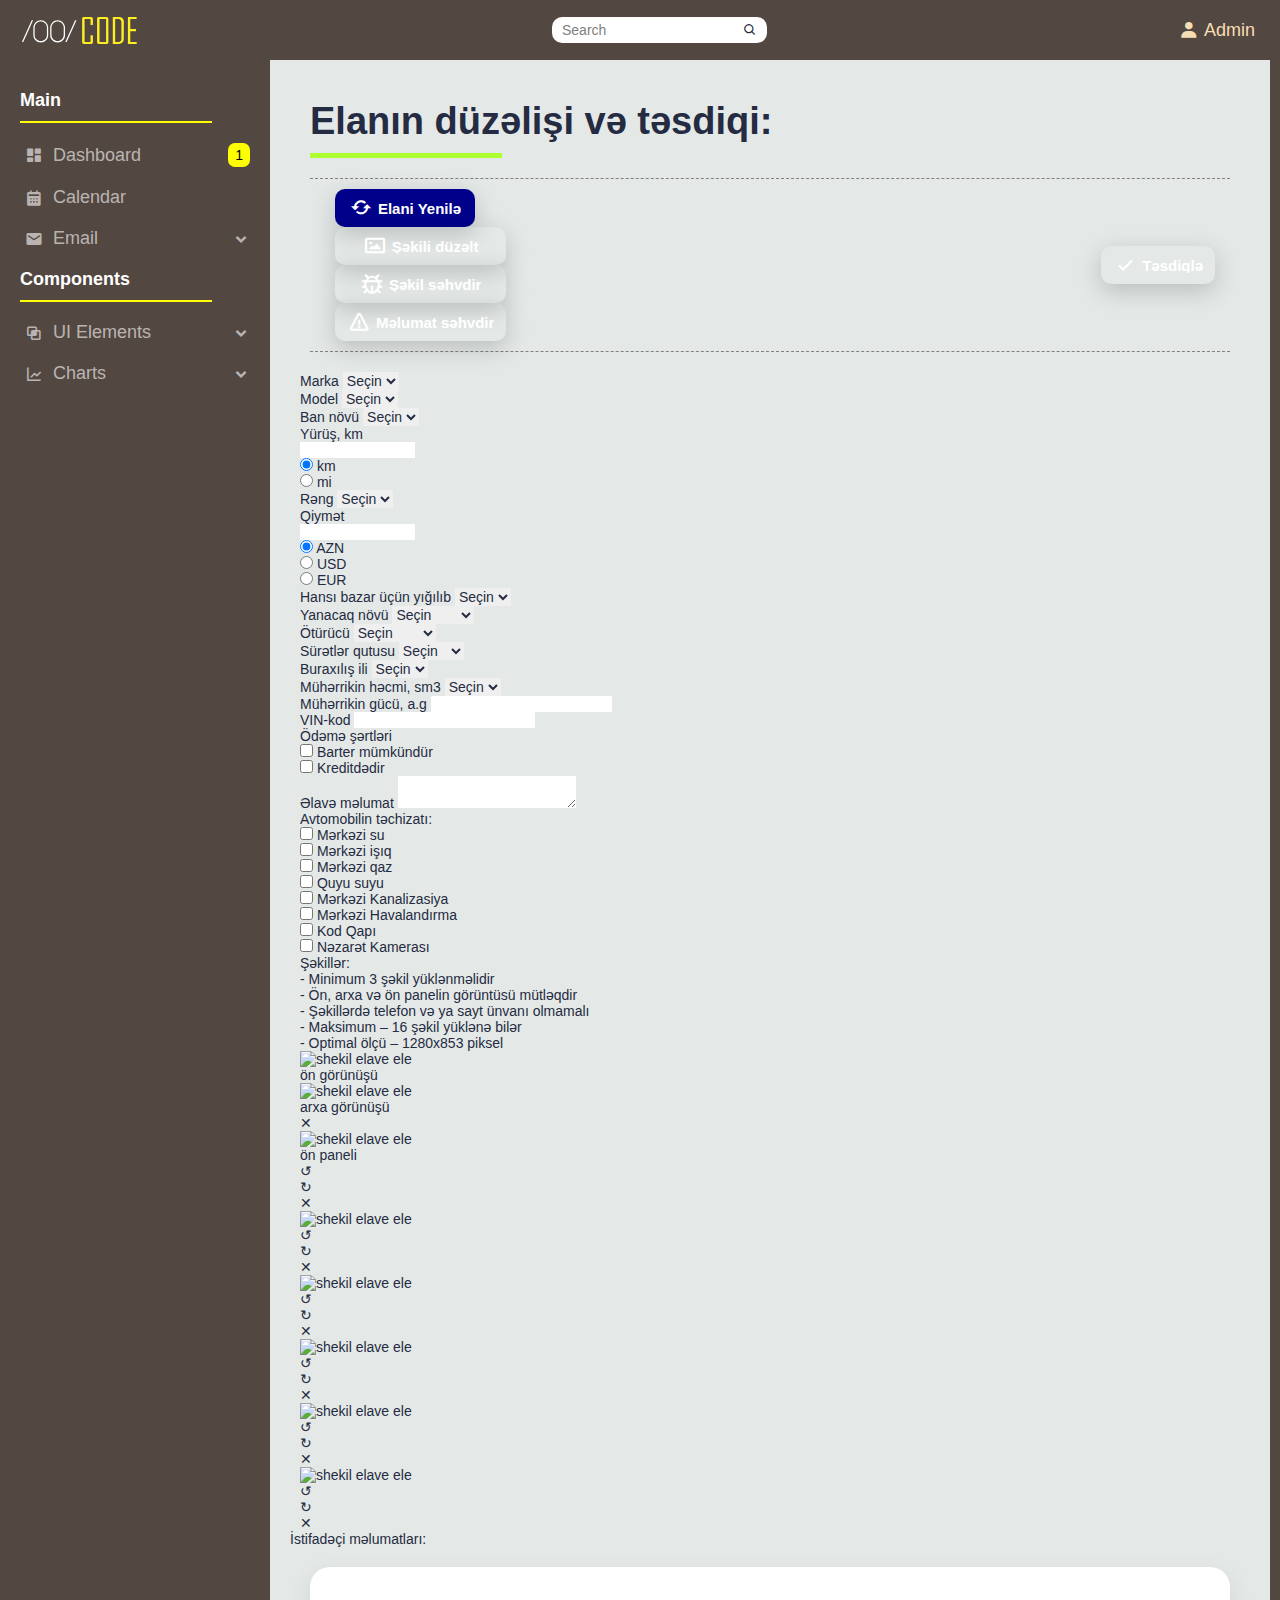
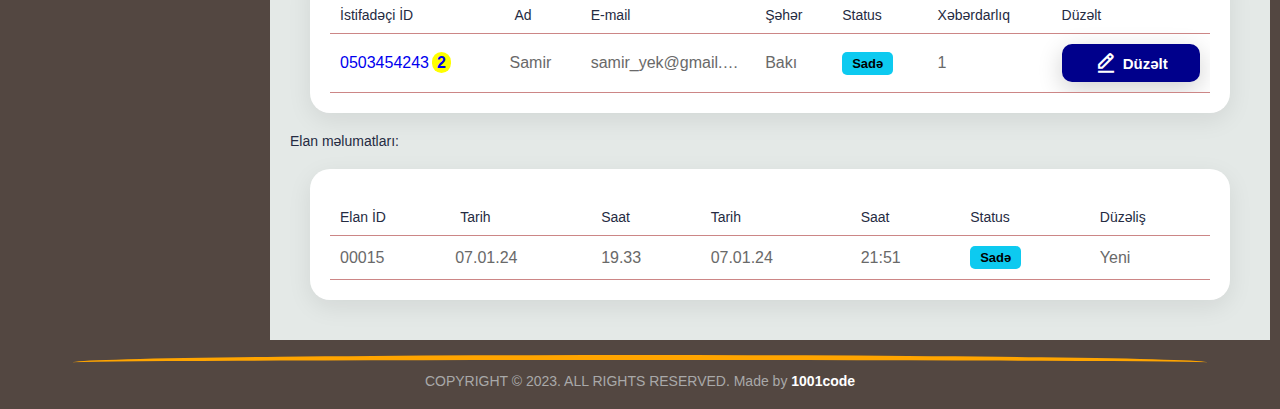
==== edit_admin.html @ 28679355 "edit add" ====
<!DOCTYPE html>
<html lang="en">
<head>
    <meta charset="UTF-8">
    <title>Admin Template 1001code</title>
    <link rel="stylesheet" type="text/css" href="css/style.css">
    <link rel="stylesheet" href="https://cdn.jsdelivr.net/npm/boxicons@latest/css/boxicons.min.css">
    <meta name="viewport" content="width=device-width, initial-scale=1">
    <link rel="apple-touch-icon" sizes="180x180" href="imn/fav/apple-touch-icon.png">
        <link rel="icon" type="image/png" sizes="32x32" href="img/fav/favicon-32x32.png">
        <link rel="icon" type="image/png" sizes="16x16" href="img/fav/favicon-16x16.png">
        <link rel="manifest" href="img/fav/site.webmanifest">
        <link rel="mask-icon" href="img/fav/safari-pinned-tab.svg" color="#5bbad5">
        <meta name="msapplication-TileColor" content="#da532c">
        <meta name="theme-color" content="#ffffff">
</head>
<body>
  
<!--  Main wrapper start-->
   <div class="wrapper">
   
<!--   Header Section Start-->
  <div class="header">
     <div class="header-top">
        <div class="header-top_container _container">
         <div class="header-top_body">
            <div class="header-top_left">
               <div class="header__logo">
                   <a href="" class="header__logo-link" aria-label="1001code logo">
                    <img src="img/logos/1001code_logo_sayt_no_bc.svg" alt="avtovitrin logo">
                   </a>
               </div>
               
                <div class="burger_main">
               <div class="header_burger">
                   <span></span>
               </div>
               <div class="nav"></div>
               </div>
            </div>
            
            <div class="header-top_middle">
               <div class="header__search">
                    <input type="search" placeholder="Search" class="header__input">
                    <i class='bx bx-search header__icon'></i>
                </div>
            </div>
            
            <div class="header-top_right">
               <div class="header__user">
                 <i class='bx bxs-user top_user__icon'></i>
                  <span class="header__user-name">Admin</span>
               </div>
            </div>
            
         </div>
    </div>
     </div>
  </div>
  <!--   Header Section End-->
  
<!--  Main Section Start-->
<div class="main-section">
  <div class="_container">
   <div class="main-section_container">
      <!-- Left Menu Start -->
      <div data-da=".nav, 900, 0" class="main-section_left">
          <!--- Sidemenu  section start-->
                    <div class="sidebar-menu">
                       
                        <ul class="sidebar-menu_main">
                            <li class="menu-title">Main
                            <span class="menu-title_spliter"></span></li>
                          
                            
                            <li>
                                <a href="#" class="menu_link">
                                    <span class="menu_link-title"><i class='bx bxs-dashboard menu_link-icon'></i>Dashboard</span>
                                    <span class="menu_link-info">1</span>
                                </a>
                            </li>

                            <li>
                                <a href="#" class="menu_link">
                                    
                                    <span class="menu_link-title"><i class='bx bxs-calendar menu_link-icon' ></i>Calendar</span>
                                </a>
                            </li>

                            <li>
                                <a href="javascript: void(0);" class="menu_link with_submenu">
                                    
                                    <span class="menu_link-title"><i class='bx bxs-envelope menu_link-icon'></i>Email</span>
                                    <i class='bx bxs-chevron-down sub-menu_arrow'></i>
                                </a>
                                <ul class="sub-menu" aria-expanded="false">
                                    <li><a href="#" class="sub-menu_link"><i class='bx bx-play submenu_link-icon'></i>Inbox</a></li>
                                    <li><a href="#" class="sub-menu_link"><i class='bx bx-play submenu_link-icon'></i>Email Read</a></li>
                                    <li><a href="#" class="sub-menu_link"><i class='bx bx-play submenu_link-icon'></i>Email Compose</a></li>
                                </ul>
                            </li>

                            <li class="menu-title">Components
                            <span class="menu-title_spliter"></span>
                            </li>

                            <li>
                                <a href="javascript: void(0);" class="menu_link with_submenu">
                                   
                                    <span class="menu_link-title"><i class='bx bx-intersect menu_link-icon' ></i>UI Elements</span>
                                    <i class='bx bxs-chevron-down sub-menu_arrow'></i>
                                </a>
                                <ul class="sub-menu" aria-expanded="false">
                                    <li><a href="#" class="sub-menu_link">Alerts</a></li>
                                    <li><a href="#" class="sub-menu_link">Buttons</a></li>
                                </ul>
                            </li>


                            <li>
                                <a href="javascript: void(0);" class="menu_link with_submenu">
                                    
                                    <span class="menu_link-title"><i class='bx bx-line-chart menu_link-icon' ></i>Charts</span>
                                    <i class='bx bxs-chevron-down sub-menu_arrow'></i>
                                </a>
                                <ul class="sub-menu" aria-expanded="false">
                                    <li><a href="#" class="sub-menu_link">Morris Chart</a></li>
                                    <li><a href="#" class="sub-menu_link">Chartist Chart</a></li>
                                </ul>
                            </li>


                        </ul>
                    </div>
                    <!-- Sidebar section end -->
      </div>
        <!-- Left Menu end -->
        
<!--        Main Section right start-->
      <div class="main-section_right">
      
<!--        Main Section right content start-->
         <div class="section_right-content">
<!--Section title start-->

 <div class="title_section">
              <h2 class="main_section-title">Elanın düzəlişi və təsdiqi:</h2>
              <div class="title_section-divider"></div>
              </div> 
   <!--Section title end-->           
 
<!--   Section Settings  start         -->
<div class="section_settings">
   <div class="section_settings-body">
      <div class="section_settings-main">
         <div class="section_settings-left">
<!--            button section start    -->
   <div class="button_part">
            <div class="btn_body btn-dblue">
                 <i class='bx bx-refresh button_icon'></i>
                  <span class="btn_title title_hide">Elani Yenilə</span>
                </div>
         </div>
<!--            button section end    -->
        
<!--            button section start    -->
   <div class="button_part">
            <div class="btn_body btn-purple">
                 <i class='bx bx-image button_icon'></i>
                  <span class="btn_title title_hide">Şəkili düzəlt</span>
                </div>
         </div>
<!--            button section end    -->   

<!--            button section start    -->
   <div class="button_part">
            <div class="btn_body btn-orange">
                 <i class='bx bx-bug button_icon'></i>
                  <span class="btn_title title_hide">Şəkil səhvdir</span>
                </div>
         </div>
<!--            button section end    -->       

<!--            button section start    -->
   <div class="button_part">
            <div class="btn_body btn-goldenrod">
                 <i class='bx bx-error button_icon'></i>
                  <span class="btn_title title_hide">Məlumat səhvdir</span>
                </div>
         </div>
<!--            button section end    -->                                                                
         </div>
         
         <div class="section_settings-right">
             
                
<!--            button section start    -->
   <div class="button_part">
            <div class="btn_body btn-orangered">
                 <i class='bx bx-check button_icon'></i>
                  <span class="btn_title title_hide1">Təsdiqlə</span>
                </div>
         </div>
<!--            button section end    -->
         </div>
         
      
         
      </div>
   </div>
</div>
<!--   Section Settings  end         -->     
            

<!--Car add main section start-->
 <div class="_container">
       <div class="cars__ads__main__inner3">

                <div class="cars__item2">


<!--                    <form action="/" method="get">-->
                        <!--<div class="select__table3"></div>-->
                        <div class="marka_model_add">
                            <label class="label_add">Marka</label>
                           <select class="select_add">
                               <option selected disabled hidden>Seçin</option>
                                <option>BMW</option>
                                <option>VAZ</option>
                            </select>
                            
                        </div>
 

                        <div class="marka_model_add">
                            <label class="label_add">Model</label>
                            <select class="select_add">
                               <option selected disabled hidden>Seçin</option>
                                <option>X%</option>
                                <option>X7</option>
                            </select>

                        </div>
                        
                        <div class="marka_model_add">
                            <label class="label_add">Ban növü</label>
                            <select class="select_add">
                               <option selected disabled hidden>Seçin</option>
                                <option>X%</option>
                                <option>X7</option>
                            </select>

                        </div>
                        
                        <div class="marka_model_add">
                            <label class="label_add">Yürüş, km</label>
                            <div class="currency_add">
                                <input class="input_add" min="500" max="2147483647" type="number" step="100" name="price"/>
                                <div>
                                    <input class="radio_add" type="radio" name="km_select"  checked id="km" />
                                    <label for="km" class="label_currency_add">km</label>
                                </div>

                                <div>
                                    <input class="radio_add" type="radio" name="km_select" id="mi" />
                                    <label for="mi" class="label_currency_add">mi</label>
                                </div>

                            
                            </div>

                        </div>
                        
                        <div class="marka_model_add">
                            <label class="label_add">Rəng</label>
                            <select class="select_add">
                               <option selected disabled hidden>Seçin</option>
                                <option>X%</option>
                                <option>X7</option>
                            </select>

                        </div>


                        <div class="marka_model_add">

                            <label class="label_add">Qiymət</label>

                            <!--<select class="input_add"></select>-->
                            <div class="currency_add">
                                <input class="input_add" min="500" max="2147483647" type="number" step="100" name="price"/>
                                <div>
                                    <input class="radio_add" type="radio" checked name="curency_select" id="azn" />
                                    <label for="azn" class="label_currency_add">AZN</label>
                                </div>

                                <div>
                                    <input class="radio_add" type="radio" name="curency_select" id="usd" />
                                    <label for="usd" class="label_currency_add">USD</label>
                                </div>

                                <div>
                                    <input class="radio_add" type="radio" name="curency_select" id="eur" />
                                    <label for="eur" class="label_currency_add">EUR</label>
                                </div>
                                <!--    <option>C-class</option>-->
                                <!--    <option>E-class</option>-->
                            </div>
                        </div>
                        
                            <div class="marka_model_add">
                            <label class="label_add">Hansı bazar üçün yığılıb</label>
                            <select class="select_add">
                               <option selected disabled hidden>Seçin</option>
                                <option>X%</option>
                                <option>X7</option>
                            </select>

                        </div>
                        
<!--                    </form>-->
                </div>


                <div class="cars__item2">


<!--                    <form action="/" method="get">-->
                        <!--<div class="select__table3"></div>-->
                      

                        <div class="marka_model_add">
                            <label class="label_add">Yanacaq növü</label>

                            <select class="select_add">
                               <option selected disabled hidden>Seçin</option>
                                <option>Təmirsiz</option>
                                <option>Ela təmirli</option>
                            </select>
                        </div>
                        
                        <div class="marka_model_add">
                            <label class="label_add">Ötürücü</label>
                        <select class="select_add">
                               <option selected disabled hidden>Seçin</option>
                                <option>Təmirsiz</option>
                                <option>Ela təmirli</option>
                            </select>

                        </div>

                        <div class="marka_model_add">
                            <label class="label_add">Sürətlər qutusu</label>

                            <select class="select_add">
                               <option selected disabled hidden>Seçin</option>
                                <option>Çıxarış</option>
                                <option>Digər</option>
                            </select>
                        </div>
                        
                        <div class="marka_model_add">
                            <label class="label_add">Buraxılış ili</label>

                            <select class="select_add">
                               <option selected disabled hidden>Seçin</option>
                                <option>1998</option>
                                <option>1999</option>
                            </select>
                        </div>

                        <div class="marka_model_add">
                            <label class="label_add">Mühərrikin həcmi, sm3</label>
                        <select class="select_add">
                               <option selected disabled hidden>Seçin</option>
                                <option>1998</option>
                                <option>1999</option>
                            </select>
                        </div>

                     
                     <div class="marka_model_add">
                            <label class="label_add">Mühərrikin gücü, a.g</label>
                        <input class="input_mileage_add" type="text" name="" required placeholder="">

                        </div>
                        
                        <div class="marka_model_add">
                            <label class="label_add1">VIN-kod</label>
                        <input class="input_mileage_add" type="text" name="" required placeholder="">

                        </div>

<!--                    </form>-->
                </div>

          
           
            </div>
            
            <div class="marka_model_add">
                            <div class="checkbox_add">
                                <label class="label_checkbox_add1">Ödəmə şərtləri</label>
                                <!--   <div></div>-->
                                <div class="pay_add">
                                
                                <div class="pay_add_estate">
                                    <input class="pay_method1" type="checkbox" id="ipoteka">
                                    <label for="ipoteka" class="pay_method">Barter mümkündür</label>
                                </div>
                                
                                <div class="pay_add_estate">
                                    <input class="pay_method1" type="checkbox" id="barter1">
                                    <label for="barter1" class="pay_method">Kreditdədir</label>
                                </div>
                                </div>


                            </div>
                        </div>
                        
   <div class="marka_model_add estate_textarea">
                <label class="label_add_textarea">Əlavə məlumat</label>
                <textarea class="textarea_add" name="text" placeholder="About Car"> </textarea>

            </div>
            
<!--   car extra header start               -->
   <div class="section_header__estate1">
        <div class="section_header__left">
         <div class="section_header__subtitle-estate">Avtomobilin təchizatı:</div>
         
         </div>
         <div class="section_header__right">
         </div>
      </div>    
<!--   car extra header end           -->


<!-- İnfrastruktur start -->

        <div class="cars__ads__main__inner3">

                <div class="extra__item1">
                    <input class="extra_item_checkbox" type="checkbox" id="yl_disk">
                    <label for="yl_disk" class="extra_item_label">Mərkəzi su</label>
                </div>
                <div class="extra__item1">
                    <input class="extra_item_checkbox" type="checkbox" id="central_block">
                    <label for="central_block" class="extra_item_label">Mərkəzi işıq</label>
                </div>
                <div class="extra__item1">
                    <input class="extra_item_checkbox" type="checkbox" id="leather interior">
                    <label for="leather interior" class="extra_item_label">Mərkəzi qaz</label>
                </div>
                <div class="extra__item1">
                    <input class="extra_item_checkbox" type="checkbox" id="seats_ventilation">
                    <label for="seats_ventilation" class="extra_item_label">Quyu suyu</label>
                </div>
                <div class="extra__item1">
                    <input class="extra_item_checkbox" type="checkbox" id="seats_ventilation">
                    <label for="seats_ventilation" class="extra_item_label">Mərkəzi Kanalizasiya</label>
                </div>
                <div class="extra__item1">
                    <input class="extra_item_checkbox" type="checkbox" id="seats_ventilation">
                    <label for="seats_ventilation" class="extra_item_label">Mərkəzi Havalandırma</label>
                </div>
               <div class="extra__item1">
                    <input class="extra_item_checkbox" type="checkbox" id="seats_ventilation">
                    <label for="seats_ventilation" class="extra_item_label">Kod Qapı</label>
                </div>
                <div class="extra__item1">
                    <input class="extra_item_checkbox" type="checkbox" id="seats_ventilation">
                    <label for="seats_ventilation" class="extra_item_label">Nəzarət Kamerası</label>
                </div>
           
        </div>
<!-- İnfrastruktur End --> 

<!--   car extra header start               -->
   <div class="section_header__estate1">
        <div class="section_header__left">
         <div class="section_header__subtitle-estate">Şəkillər:</div>
         
         </div>
         <div class="section_header__right">
         </div>
      </div>    
<!--   car extra header end           -->

<div class="add_photo0 _container_mini">
        - Minimum 3 şəkil yüklənməlidir
        <br>- Ön, arxa və ön panelin görüntüsü mütləqdir
        <br>- Şəkillərdə telefon və ya sayt ünvanı olmamalı
        <br>- Maksimum – 16 şəkil yüklənə bilər
        <br>- Optimal ölçü – 1280x853 piksel
<!--            <img class="add_photo_style" src="img/car1.jpeg" alt="shekil elave ele"/>-->
        </div>
    
        
<!--Car photo add start                -->
       <div class="photo_add_main">
        <div class="photo_border_add1 " id="sorted1">

<div class="add_photo_a">
        <div class="add_photo_t">
<label class="" for="add_front_view">
            <img class="add_photo_style_t" id="sample" src="img/view/car_front_view.jpg" alt="shekil elave ele">
            </label>
            <input class="photo_upload" type="file" name="photo" id="add_front_view" accept="image/jpeg" hidden >
            <div class="photo_upload_signs view_text">ön görünüşü</div>
            </div>
        </div>

<div class="add_photo_a">
        <div class="add_photo_t">
           <label class="" for="add_back_view">
            <img class="add_photo_style_t" src="img/view/car_back_view.jpg" alt="shekil elave ele"/>
            </label>
            <input class="photo_upload" type="file" name="photo" id="add_back_view" accept="image/jpeg" hidden >
            <div class="photo_upload_signs view_text">arxa görünüşü</div>
            <div class="photo_upload_signs del_arw">&#10005;</div>
        </div>
        </div>
<div class="add_photo_a">
        <div class="add_photo_t">
           <label class="" for="add_photo_panel">
            <img class="add_photo_style_t" src="img/view/car_front_panel.jpg" alt="shekil elave ele"/>
            </label>
            <input class="photo_upload" type="file" name="photo" id="add_photo_panel" accept="image/jpeg" hidden >
            <div class="photo_upload_signs view_text">ön paneli</div>
            <div class="photo_upload_signs right_arw" id="rotate-button_plus">&#8634;</div>
            <div class="photo_upload_signs left_arw" id="rotate-button_minus">&#8635;</div>
            <div class="photo_upload_signs del_arw">&#10005;</div>
        </div>
         </div>

<div class="add_photo_a">
        <div class="add_photo_t">
        <label class="" for="add_photo_l">
        <img class="add_photo_style_t" src="img/view/plus_view3.png" alt="shekil elave ele"/>
</label>

            <input class="photo_upload" type="file" name="photo" id="add_photo_l" accept="image/jpeg" hidden >
            <div class="photo_upload_signs right_arw" title="Sağa çevir" id="rotate-button_plus">&#8634;</div>
            <div class="photo_upload_signs left_arw" id="rotate-button_minus">&#8635;</div>
            <div class="photo_upload_signs del_arw">&#10005;</div>
        </div>
         </div>
         
         </div>  
         <div class="photo_border_add " id="sorted">

<div class="add_photo_a">
        <div class="add_photo_t">
<label class="" for="add_front_view">
            <img class="add_photo_style_t" id="sample" src="img/cars/s/s1.webp" alt="shekil elave ele">
            </label>
            <input class="photo_upload" type="file" name="photo" id="add_front_view" accept="image/jpeg" hidden >
            <div class="photo_upload_signs right_arw" id="rotate-button_plus">&#8634;</div>
            <div class="photo_upload_signs left_arw" id="rotate-button_minus">&#8635;</div>
            <div class="photo_upload_signs del_arw">&#10005;</div>
            </div>
        </div>

<div class="add_photo_a">
        <div class="add_photo_t">
           <label class="" for="add_back_view">
            <img class="add_photo_style_t" src="img/view/car_back_view.jpg1" alt="shekil elave ele"/>
            </label>
            <input class="photo_upload" type="file" name="photo" id="add_back_view" accept="image/jpeg" hidden >
            <div class="photo_upload_signs right_arw" id="rotate-button_plus">&#8634;</div>
            <div class="photo_upload_signs left_arw" id="rotate-button_minus">&#8635;</div>
            <div class="photo_upload_signs del_arw">&#10005;</div>
        </div>
        </div>
<div class="add_photo_a">
        <div class="add_photo_t">
           <label class="" for="add_photo_panel">
            <img class="add_photo_style_t" src="img/view/car_front_panel.jpg1" alt="shekil elave ele"/>
            </label>
            <input class="photo_upload" type="file" name="photo" id="add_photo_panel" accept="image/jpeg" hidden >
            <div class="photo_upload_signs right_arw" id="rotate-button_plus">&#8634;</div>
            <div class="photo_upload_signs left_arw" id="rotate-button_minus">&#8635;</div>
            <div class="photo_upload_signs del_arw">&#10005;</div>
        </div>
         </div>
         
<div class="add_photo_a">
        <div class="add_photo_t">
           <label class="" for="add_photo_panel">
            <img class="add_photo_style_t" src="img/view/car_front_panel.jpg1" alt="shekil elave ele"/>
            </label>
            <input class="photo_upload" type="file" name="photo" id="add_photo_panel" accept="image/jpeg" hidden >
            <div class="photo_upload_signs right_arw" id="rotate-button_plus">&#8634;</div>
            <div class="photo_upload_signs left_arw" id="rotate-button_minus">&#8635;</div>
            <div class="photo_upload_signs del_arw">&#10005;</div>
        </div>
         </div>         



         </div>  
         </div>
        <!--Car photo add end                -->                                                         
                     
 </div>
<!--Car add main section end-->      

<!--   car extra header start               -->
   <div class="section_header__estate1">
        <div class="section_header__left">
         <div class="section_header__subtitle-estate">İstifadəçi məlumatları:</div>
         
         </div>
         <div class="section_header__right">
         </div>
      </div>    
<!--   car extra header end           -->                                      

<!--Users table section start -->
<div class="users_table-section">
   
              
         <div class="users_table-body">
            <div class="users_table-main">
            
          
           <!--            Table start        -->
                     <div class="table_container">
                     <div class="table_responsive">
                      <table class="uploads_table">
          <thead>
            <tr>
              <td>İstifadəçi İD</td>
              <td>Ad</td>     
              <td>E-mail</td>
              <td>Şəhər</td>
              <td>Status</td>
              <td>Xəbərdarlıq</td>
              <td>Düzəlt</td>
              
            </tr>
          </thead>
          <tbody>
           
            <tr>
              <td class="cell1_size"><a href="#" class="user_id-link"><span class="user_id">0503454243</span><span class="user_q">2</span></a></td>
              <td class="cell1_size"><span>Samir</span></td>
              <td class="cell1_size"><span>samir_yek@gmail.com</span></td>
              <td><span>Bakı</span></td>
              <td>
                <span class="badge bg_info">
                  Sadə
                </span>
              </td>
               <td><span>1</span></td>
              <td><span class="btn_body btn-dblue">
                 <i class='bx bx-edit-alt button_icon'></i>
                  <span class="btn_title">Düzəlt</span>
                </span></td>   
            </tr>           

          </tbody>
          
          
          
        </table>
               </div>
                </div>
<!--            Table end        -->          
            </div>
         </div>     
</div>
<!--Users table section end -->      
        
<!--   car extra header start               -->
   <div class="section_header__estate1">
        <div class="section_header__left">
         <div class="section_header__subtitle-estate">Elan məlumatları:</div>
         
         </div>
         <div class="section_header__right">
         </div>
      </div>    
<!--   car extra header end           -->                                      

<!--Users table section start -->
<div class="users_table-section">
   
              
         <div class="users_table-body">
            <div class="users_table-main">

          
           <!--            Table start        -->
                     <div class="table_container">
                     <div class="table_responsive">
                      <table class="uploads_table">
          <thead>
            <tr>
              <td>Elan İD</td>
              <td>Tarih</td>
              <td>Saat</td>
              <td>Tarih</td>
              <td>Saat</td>
              <td>Status</td>
              <td>Düzəliş</td>
              
            </tr>
          </thead>
          <tbody>
           
            <tr>
               <td><span>00015</span></td>
              <td class="cell1_size"><span>07.01.24</span></td>
              <td class="cell1_size"><span>19.33</span></td>
              <td><span>07.01.24</span></td>
              <td><span>21:51</span></td>
              
              <td>
                <span class="badge bg_info">
                  Sadə
                </span>
              </td>
               <td><span>Yeni</span></td>
                   
          </tbody>
          
          
          
        </table>
               </div>
                </div>
<!--            Table end        -->          
            </div>
         </div>     
</div>
<!--Users table section end -->                                                    
         </div>
         <!--        Main Section right content end-->
         
      </div>
      <!--        Main Section right end-->
   </div>
   </div>
</div>
<!--  Main Section End-->
  
<!-- Footer Section  Start -->
        <footer class="footer">
            <div class="footer__bottom">
                <div class="footer__bottom__container _container">
                   <div class="footer_divider"></div>
                   <div class="footer__bottom-inner">
                    <div class="footer__bottom__copy"> COPYRIGHT © 2023. ALL RIGHTS RESERVED. Made by <a href="https://www.1001code.com/">1001code</a></div>
                    </div>
                </div>
            </div>
        </footer>
<!-- Footer Section  End -->            
   
    </div>
<!--  Main wrapper end-->   
   
<!--Script section start     -->
    <script src="js/dynamicAdapt.js"></script>
    <script src="js/bs.js"></script>
    <script src="js/script.js"></script>
    <script src="js/sidemenu.js"></script>
<!--Script section end     -->    
</body>
</html>
---- css/style.css ----
/*Obnuleniye*/

*,
*::before,
*::after {
    padding: 0;
    margin: 0;
    border: 0;
    box-sizing: border-box;
}

a,
a:visited {
    text-decoration: none;
    /*color: inherit;*/
}

p {
    margin: 0;
    padding: 0;
}

ul,
ol,
li {
    list-style: none;
    margin: 0;
    padding: 0;
}

img {
    vertical-align: top;
}

h1,
h2,
h3,
h4,
h5,
h6 {
    font-weight: inherit;
    font-size: inherit;
    margin: 0;
    padding: 0;
}

html,
body {
    height: 100%;
    font-size: 14px;
    font-family: 'Arial', sans-serif;
    color: #252B42;
    -webkit-font-smoothing: antialiased;
    background-color: #fff;
}

body.lock {
   overflow: hidden;
}

/* Form */

input, textarea, button, select {
    font-family: inherit;
    font-size: inherit;
    color: inherit;
}

input::-ms-clear {
    display: none;
}

button, input[type="submit"] {
    display: inline-block;
    box-shadow: none;
    cursor: pointer;
}

input:focus, input:active,
button:focus, button:active {
    outline: none;
}

button::-moz-focus-inner {
    padding: 0;
    border: 0;
}

label {
    cursor: pointer;
}

legend {
    display: block;
}


/*  Container */
.wrapper {
    min-height: 100%;
    overflow: hidden;
    display: flex;
    flex-direction: column;
}

._container {
    max-width: 1920px;
    width: 100%;
    margin: 0 auto;
    padding: 0 10px;
}

/*Header section styles*/

.header-top {
   background-color: #534741;
   
}
.header-top_body {
   padding: 10px 10px;
   display: flex;
   justify-content: space-between;
   align-items: center;
   height: 60px;
}

.header-top_left {
   display: flex;
   align-items: center;
}

.header__logo-link img {
   width: 120px;
}

.header__user {
   color: wheat;
   font-size: 18px;
   display: flex;
   align-items: center;
}

.header__user-name {
   padding: 0px 5px;
}

.top_user__icon {
   color: wheat;
   font-size: 20px;
}

/*header search styles*/

.header__search {
  display: flex;
  background-color: white;
  border-radius: 10px;
   padding: 5px 10px;
   align-items: center;
   transition: all 0.3s ease 0s;
}

.header__search:hover {
   box-shadow: 0 7px 25px rgba(0, 0, 0, 0.19);
}

.header__input {
  width: 100%;
  border: none;
  outline: none;
}

.header__input::placeholder {
  font-family: inherit;
  color: grey;
}

@media (max-width: 400px) {
   .header__search {
      display: none;
   }
}

/*  burger menyu styles   */

    .header_burger {
    display: none;
    margin: 0 10px;
    position: relative;
    width: 30px;
    height: 20px;
    z-index: 50;
    order: 3;
}

.header_burger span {
    background-color: white;
    position: absolute;
    width: 100%;
    height: 2px;
    left: 0;
    top: 9px;
    transition: all 0.3s ease 0s;
}

.header_burger::before,
.header_burger::after {
    content: '';
    background-color: white;
    position: absolute;
    width: 100%;
    height: 2px;
    left: 0;
    transition: all 0.3s ease 0s;
}

.header_burger.active span {
    transform: scale(0);
    }
f
.header_burger::before {
    top: 0;
}

.header_burger::after {
    bottom: 0;
}

.header_burger.active::after {
    transform: rotate(-45deg);
    bottom: 9px;
    background-color: white;
}

.header_burger.active::before {
        transform: rotate(45deg);
        top: 9px;
        background-color: white;
    }

@media (max-width: 900px) {
   .header_burger {
      display: block;
   }
}

/* Main Section Styles*/

.main-section {
   background-color: #534741;
   flex: 1 0 auto;
}
.main-section_container {
   display: flex;
   
   
}
._container {
}
.main-section_left {
   flex: 0 0 260px;
   background-color: #534741;
}

@media (max-width: 900px) {
   .main-section_container {
      display: block;      
   }
}

/* Sidebar section styles */

.sidebar-menu_main {
   color: white;
   font-size: 18px;
   padding: 20px 10px;
}
.menu-title {
   margin: 10px 0px;
   font-weight: 700;
}
.menu-title_spliter {
   width: 80%;
   height: 2px;
   background-color: yellow;
   display: block;
   margin-top: 10px;
}

.menu_link {
   color: rgba(255, 255, 255, 0.6);
   font-size: 18px;
   padding: 10px 10px 10px 5px;
   display: flex;
   justify-content: space-between;
   align-items: center;
    transition: all 0.3s ease 0s;
}

.menu_link:hover {
  background-color: #645249;
   border-radius: 10px;
   color: rgba(255, 255, 255, 0.88);
}
.menu_link-title {
   display: flex;
   align-items: center;
}

.menu_link-icon {
   padding-right: 10px;
}
.menu_link-info {
   border-radius: 7px;
   padding: 4px 7px;
   background-color: yellow;
   color: black;
   display: flex;
   justify-content: center;
   align-items: center;
   font-size: 14px;
}

.sub-menu_arrow {
   transition: all 0.3s ease 0s;
}

.sub-menu_arrow.turn {
   transform: rotate(180deg);
}

.sub-menu {
   max-height: 0;
   overflow: hidden;
   transition: all 0.3s ease 0s;
}

.sub-menu1 {
   display: grid;
   grid-template-rows: 1fr;
   transition: all ease 1s;
}

.sub-menu.show {
   
}

.sub-menu.hide1 {
   grid-template-rows: 0fr;
   max-height: 0;
   overflow: hidden;
}

.collapse_main>div {
    overflow: hidden;
}

.sub-menu_link {
   color: rgba(255, 255, 255, 0.6);
   color: rgba(173, 255, 47, 0.65);
   display: flex;
   align-items: center;
   padding: 10px 10px 10px 10px;
}
.submenu_link-icon {
   padding-right: 5px;
}


/*Main Section right*/

.main-section_right {
   background-color: #E4E9E7;
   flex: 1 1 auto;
}
.section_right-content {
   padding: 20px 20px;
}

@media (max-width: 650px) {
   .section_right-content {
   padding: 10px 5px;
}
}

/*Cardboxes section styles*/

.card_boxes-section {
}

.main_section-title {
   font-size: 38px;
   font-weight: 700;
   margin: 20px 0px 10px;
   padding: 0px 20px;
}

.title_section-divider {
   width: 20%;
   height: 5px;
   background-color: greenyellow;
   margin: 0px 20px 10px;
}

.card_boxes-rows {
   padding: 0px 20px;
   display: flex;
   flex-wrap: wrap;
}
.card_box-main {
   flex: 0 0 25%;
   padding: 10px;
   min-width: 250px;
}
.box_inner {
   padding: 30px;
  border-radius: 20px;
  box-shadow: 0 7px 25px rgba(0, 0, 0, 0.08);
  cursor: pointer;
   background-color: white;
}
.box-top_side {
   display: flex;
   justify-content: space-between;
   align-items: center;
}
.box_numbers {
   font-size: 28px;
   margin-bottom: 10px;
}
.box_topic {
   font-size: 20px;
   white-space: nowrap;
text-overflow: ellipsis;
overflow: hidden;
}

.card_box-icon {
   font-size: 48px;
   color: blueviolet;
}

@media (max-width: 850px) {
   .card_box-main {
      flex: 0 0 50%;
   }
}

@media (max-width: 650px) {
   .card_boxes-rows {
   padding: 0px 10px;
}
   
   .main_section-title {
      font-size: 32px;
   }
}

@media (max-width: 550px) {
   .card_box-main {
      min-width: 100px;
      padding: 5px;
   }
}

@media (max-width: 550px) {
   .card_boxes-rows {
   padding: 0px 0px;
}
   .box_inner {
      padding: 15px;
   }
   .box_numbers {
      font-size: 20px;
   }
   .card_box-icon {
      font-size: 30px;
   }
   .box_topic {
      font-size: 16px;
   }
}

/* Latest messages section style*/

.section_latest-messages {
   margin: 20px 0px;
}

.latest-messages-main {
   margin: 20px 0px;
   padding: 0px 20px;
   display: flex;
   justify-content: space-between;
   flex-wrap: wrap;
}

/* Latest Uploads style*/



.latest_uploads {
  flex: 0 1 65%;
   padding: 7px;
   background-color: white;
  border-radius: 20px;
   box-shadow: 0 7px 25px rgba(0, 0, 0, 0.08);
   margin-bottom: 20px;
}

.latest_uploads-main {
   padding: 20px;  
}

.table_container {
   max-width: 1300px;
   margin: 0 auto;
}

.table_responsive {
   overflow-x: auto;
}



.uploads_table {
/*   display: block;*/
  width: 100%;
  margin-top: 10px;
  border-collapse: collapse;
   white-space: nowrap;
}

.uploads_table-title h2 {
  font-weight: 700;
  line-height: 1.2;
  color: #0a5db1;
   font-size: 18px;
}

.uploads_table tr {
  border-bottom: 1px solid #cc8686;
}

.uploads_table tbody tr {
   border-bottom: 1px solid #cc8686;
}


.uploads_table tbody tr:last-child {
/*  border-bottom: none;*/
}

.uploads_table tr td {
  padding: 10px 10px;
}

.uploads_table tbody tr td {
  font-size: 16px;
  font-weight: 500;
  line-height: 1.2;
  color: dimgrey;
}

.uploads_table tbody tr td:nth-child(2) {
  padding-left: 5px;
}

.cell1_size {
   max-width: 130px;
   white-space: nowrap;
text-overflow: ellipsis;
overflow: hidden;
}

.img_table_container {
   width: 70px;
   display: block;
   overflow: hidden;
   border-radius: 10px;
}

.img_table_mini {
   width: 100%;
   object-fit: cover;
   
}

.user_q {
   padding: 2px 5px;
   background-color: yellow;
   margin: 0px 3px;
   border-radius: 10px;
   font-weight: 700;
}

.edit_times {
   padding: 2px 5px;
   background-color: #ff106c;
   margin: 0px 3px;
   border-radius: 10px;
   font-weight: 700;
   color: white;
}



/*Table badge styles*/

.badge {
  display: inline-block;
  padding: 5px 10px;
  font-size: 13px;
  font-weight: 700;
  line-height: 1;
  color: black;
  border-radius: 5px;
}

.bg_worning {
  background: #ffc107;
}
.bg_atn {
  background: #ff001b;
   color: white;
}
.bg_info{
  background: #0dcaf0;
}
.bg_seccuss{
  background: #0f9859;
   color: white;
}

.bg_premium {
   background: #ab0cb9;
   color: white;
}

@media (max-width: 1350px) {
   .latest-messages-main {
      display: block;
   }
}


@media (max-width: 500px) {
   .latest-messages-main {
      padding: 0px 10px;
   }    
}


/*latest inbox styles*/

.latest_inbox {
   flex: 0 1 34%;
   padding: 7px;
    background-color: white;
  border-radius: 20px;
  box-shadow: 0 7px 25px rgba(0, 0, 0, 0.08);
   margin-bottom: 20px;
}

.latest_inbox-main {
   padding: 20px;
}

@media (max-width: 1350px) {
   .latest_inbox {
      flex: 0 1 50%;
   }
}


/*Nav bar styles mobile*/

@media (max-width: 900px) {
.nav {
    position: fixed;
    left: -100%;
    top: 60px;
    height: 100%;
    overflow: auto;
    transition: all 0.7s ease 0s;
    z-index: 11;
   width: 260px;
}

   .nav.active {
      left: 0;
    }
}

/*  Login & Reqister Styles  */

.login_section {
   background-color: #E4E9E7;
   flex: 1 0 auto;
   
}

.login_container {

}

.login_title {
    text-align: center;
    color: #016e83;
    margin-bottom: 20px;
    margin-top: 40px;
    font-size: 22px;
    font-weight: 900;
    text-transform: uppercase;

}

.login_body {
    margin: 10px auto 100px;
    padding: 10px 10px 10px;
    position: relative;
    max-width: 400px;
    width: 95%;
   background-color: #534741;
    border-radius: 9px;
}

.login_mistake {
    width: 70%;
/*    position: absolute;*/
    top -50px;
/*    left: -20px;*/
    border: 1px solid white;
    padding: 5px;
    margin: 10px auto;
    color: white;
    text-align: center;
    border-radius: 5px;
/*    display: none;*/
    opacity: 0;
}

.user_reqister_label {
    color: white;
    padding: 0px 33px;
}

.user_reqister_label::after {
    content: "*";
    color: white;
    padding: 0px 2px;
    vertical-align:top;
/*    vertical-align: super;*/
}

.login_email {
    display: block;
    width: 85%;
    margin: 1px auto 15px;
    padding: 15px 10px;
    border: 1px solid #d0d0d0;
    outline: none;
    font-family: 'Roboto', sans-serif;
    color: #777;
    font-size: 14px;
    background-color: white;
    border-radius: 4px;
    -moz-appearance: none;
    -webkit-appearance: none;
}

.login_email::placeholder {
    color: #cbcbcb;
}

.login_psw_lost {
    display: block;
    margin: -12px 30px 20px 0px;
    text-align: right;
    color: white;
   text-decoration: underline;
}

.login_new_user {
    display: block;
    margin: 20px 0px 10px 0px;
    text-align: center;
    color: white;
    text-decoration: none;
}

.login_new_user span {
    color: yellow;
    font-weight: 700;
    text-decoration: underline;
}

.number_check_btn {
    display: block;
    padding: 11px 25px;
    background-color: orange;
    border: 1px solid #ffd102;
    margin: 0 auto;
    text-align: center;
    align-items: center;
    align-content: center;
    text-decoration: none;
    color: white;
    font-weight: 700;
    border-radius: 7px;
    font-size: 16px;
    outline: none;
   cursor: pointer;
   transition: all 0.2s ease 0s;
}

.number_check_btn:hover {
   background-color: #ed9900;
} 


/*users table page sty/les*/

.users_table-section {
   margin: 20px 0px;
   padding: 0px 20px;
}

.users_table-body {
   background-color: white;
  border-radius: 20px;
   box-shadow: 0 7px 25px rgba(0, 0, 0, 0.08);
   margin: 20px 0px;
   max-width: 1150px;
}

.users_table-main {
   padding: 20px;
}



@media (max-width: 600px) {
   .users_table-section {
   margin: 20px 0px;
   padding: 0px 10px;
}
}

/*Section Settings Styles */

.section_settings {
}
.section_settings-body {
   margin: 20px 0px;
   padding: 0px 20px;
}
.section_settings-main {
   display: flex;
   border-top: 1px dashed grey;
   border-bottom: 1px dashed grey;
   padding: 10px 15px;
   justify-content: space-between;
   align-items: center;
}

.section_settings-left {
}
.section_settings_select {
   padding: 0px 2px;
}
.select__filtr {
   font-size: 14px;
   padding: 10px 10px;
   border-radius: 7px;
   color: dimgray;
   outline: none;
}

.section_settings-right {
   display: flex;
}

@media (max-width: 600px) {
   .section_settings-body {
   padding: 0px 10px;
}
   
   .section_settings-main {
   padding: 10px 0px;
}
}

/* Buttons Styles */

.button_part {
   padding: 0px 0px 0px 10px;
}

.btn_body {
   display: flex;
  padding: 7px 12px;
  font-size: 15px;
  font-weight: 700;
  line-height: 1;
  color: black;
  border-radius: 10px;
   justify-content: center;
   align-items: center;
   color: white;
   cursor: pointer;
   box-shadow: 0 7px 25px rgba(0, 0, 0, 0.19);
   
}

.btn_title {
   padding-left: 5px;
   white-space: nowrap;
text-overflow: ellipsis;
overflow: hidden;
}

.button_icon {
   color: inherit;
   font-size: 24px;
}

.btn-blue {
   background: #08aacb;
   transition: all 0.3s ease 0s;
}

.btn-blue:hover {
   background: #00809a;
}

.btn-red {
   background-color: red;
   max-width: 140px;
}

.btn-dblue {
   background-color: darkblue;
   max-width: 140px;
}

/*  Paginations Styles */

.pagination {
    text-align: center;
   margin-bottom: 20px;
}

.pagination_item {
    text-align: center;
    margin: 2px 5px;
    text-decoration: none;
    font-size: 16px;
    font-weight: 500;
    color: darkgrey;
    padding: 2px 5px;
}

.page_active {
    color: white;
    border: 1px solid orangered;
    background-color: orangered;
   border-radius: 5px;
}

.page_pointer {
    color: orangered;
    margin: 2px 5px;
    font-weight: 700;
}

.pagination_item:hover {
    color: orangered;
    border-bottom: 2px solid orangered;
}

.page_active:hover {
    color: white;

}

/*  Footer Styles */

.footer {
   margin-top: auto;
   background-color: #534741;
/*   border-top: 7px solid orange;*/
}

.footer__bottom {
    padding: 15px 0;
}

.footer__bottom__container { 
    }

.footer_divider {
   border-top: 5px solid orange;
   margin: 0px auto;
   width: 90%;
   height: 5px;
   padding: 10px 0px 0px;
   border-radius: 50%;
}

.footer__bottom-inner {
   display: flex;
    justify-content: center;
    align-items: center;
}

.footer__bottom__container a {
   color: white;
   font-weight: 700;
}

.footer__bottom__copy {
   line-height: 170%;
   text-align: center;
   color: darkgrey;
}
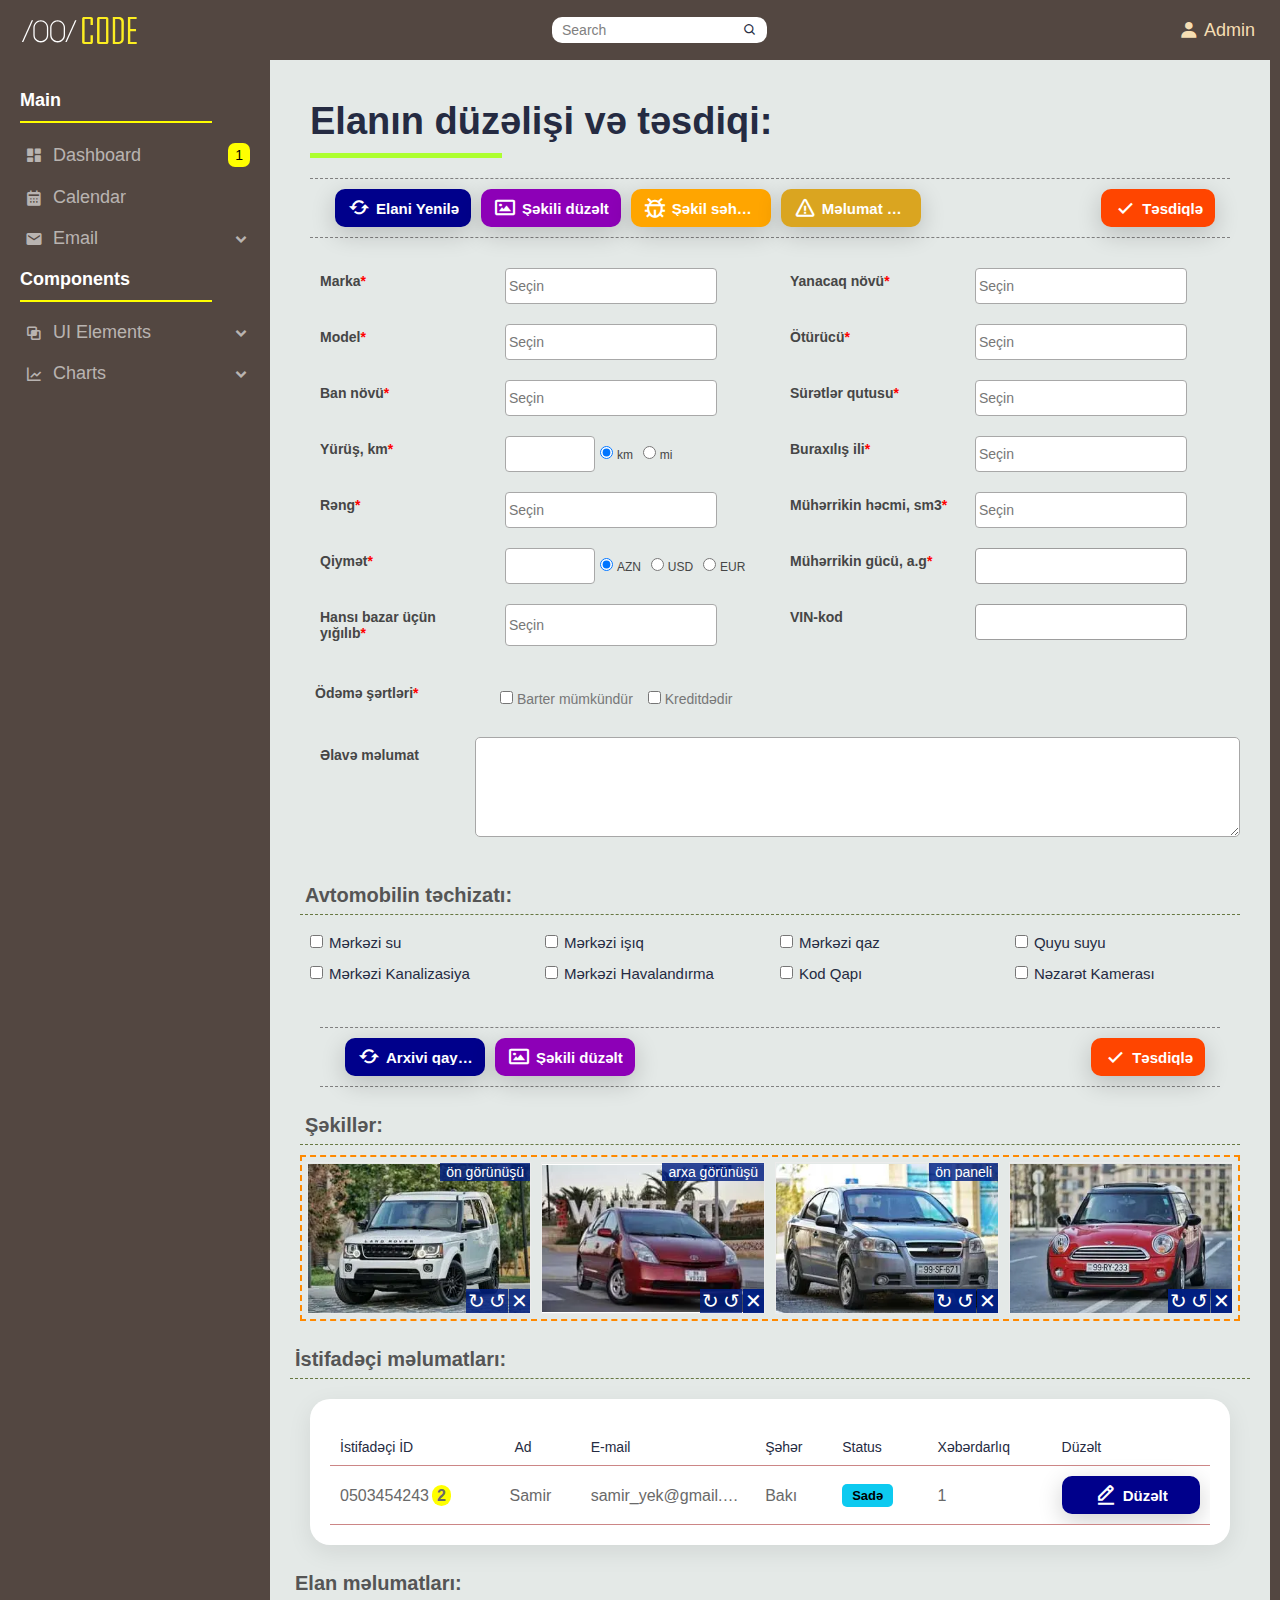
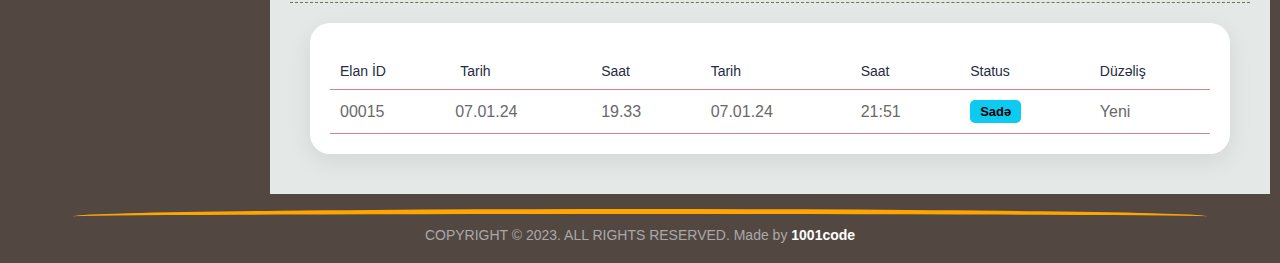
==== commit db1e6f77: "Add files via upload" ====
--- a/edit_admin.html
+++ b/edit_admin.html
@@ -477,6 +477,51 @@
         </div>
 <!-- İnfrastruktur End --> 
 
+<!--   Section Settings  start         -->
+<div class="section_settings">
+   <div class="section_settings-body">
+      <div class="section_settings-main">
+         <div class="section_settings-left">
+<!--            button section start    -->
+   <div class="button_part">
+            <div class="btn_body btn-dblue">
+                 <i class='bx bx-refresh button_icon'></i>
+                  <span class="btn_title title_hide">Arxivi qaytar</span>
+                </div>
+         </div>
+<!--            button section end    -->
+        
+<!--            button section start    -->
+   <div class="button_part">
+            <div class="btn_body btn-purple">
+                 <i class='bx bx-image button_icon'></i>
+                  <span class="btn_title title_hide">Şəkili düzəlt</span>
+                </div>
+         </div>
+<!--            button section end    -->   
+
+                                                       
+         </div>
+         
+         <div class="section_settings-right">
+             
+                
+<!--            button section start    -->
+   <div class="button_part">
+            <div class="btn_body btn-orangered">
+                 <i class='bx bx-check button_icon'></i>
+                  <span class="btn_title title_hide1">Təsdiqlə</span>
+                </div>
+         </div>
+<!--            button section end    -->
+         </div>
+         
+      
+         
+      </div>
+   </div>
+</div>
+<!--   Section Settings  end         -->     
 <!--   car extra header start               -->
    <div class="section_header__estate1">
         <div class="section_header__left">
@@ -488,15 +533,6 @@
       </div>    
 <!--   car extra header end           -->
 
-<div class="add_photo0 _container_mini">
-        - Minimum 3 şəkil yüklənməlidir
-        <br>- Ön, arxa və ön panelin görüntüsü mütləqdir
-        <br>- Şəkillərdə telefon və ya sayt ünvanı olmamalı
-        <br>- Maksimum – 16 şəkil yüklənə bilər
-        <br>- Optimal ölçü – 1280x853 piksel
-<!--            <img class="add_photo_style" src="img/car1.jpeg" alt="shekil elave ele"/>-->
-        </div>
-    
         
 <!--Car photo add start                -->
        <div class="photo_add_main">
@@ -505,7 +541,7 @@
 <div class="add_photo_a">
         <div class="add_photo_t">
 <label class="" for="add_front_view">
-            <img class="add_photo_style_t" id="sample" src="img/view/car_front_view.jpg" alt="shekil elave ele">
+            <img class="add_photo_style_t" src="img/view/car_front_view.jpg" alt="shekil elave ele">
             </label>
             <input class="photo_upload" type="file" name="photo" id="add_front_view" accept="image/jpeg" hidden >
             <div class="photo_upload_signs view_text">ön görünüşü</div>
@@ -554,11 +590,11 @@
 <div class="add_photo_a">
         <div class="add_photo_t">
 <label class="" for="add_front_view">
-            <img class="add_photo_style_t" id="sample" src="img/cars/s/s1.webp" alt="shekil elave ele">
+            <img class="add_photo_style_t" id="sample" src="img/cars/s2.webp" alt="shekil elave ele">
             </label>
             <input class="photo_upload" type="file" name="photo" id="add_front_view" accept="image/jpeg" hidden >
-            <div class="photo_upload_signs right_arw" id="rotate-button_plus">&#8634;</div>
-            <div class="photo_upload_signs left_arw" id="rotate-button_minus">&#8635;</div>
+            <div class="photo_upload_signs right_arw rotate-button_plus" id="rotate-button_plus1">&#8634;</div>
+            <div class="photo_upload_signs left_arw rotate-button_minus" id="rotate-button_minus1">&#8635;</div>
             <div class="photo_upload_signs del_arw">&#10005;</div>
             </div>
         </div>
@@ -566,22 +602,22 @@
 <div class="add_photo_a">
         <div class="add_photo_t">
            <label class="" for="add_back_view">
-            <img class="add_photo_style_t" src="img/view/car_back_view.jpg1" alt="shekil elave ele"/>
+            <img class="add_photo_style_t" src="img/cars/s3.webp" alt="shekil elave ele"/>
             </label>
             <input class="photo_upload" type="file" name="photo" id="add_back_view" accept="image/jpeg" hidden >
-            <div class="photo_upload_signs right_arw" id="rotate-button_plus">&#8634;</div>
-            <div class="photo_upload_signs left_arw" id="rotate-button_minus">&#8635;</div>
+            <div class="photo_upload_signs right_arw" >&#8634;</div>
+            <div class="photo_upload_signs left_arw" >&#8635;</div>
             <div class="photo_upload_signs del_arw">&#10005;</div>
         </div>
         </div>
 <div class="add_photo_a">
         <div class="add_photo_t">
            <label class="" for="add_photo_panel">
-            <img class="add_photo_style_t" src="img/view/car_front_panel.jpg1" alt="shekil elave ele"/>
+            <img class="add_photo_style_t" src="img/cars/s5.webp" alt="shekil elave ele"/>
             </label>
             <input class="photo_upload" type="file" name="photo" id="add_photo_panel" accept="image/jpeg" hidden >
-            <div class="photo_upload_signs right_arw" id="rotate-button_plus">&#8634;</div>
-            <div class="photo_upload_signs left_arw" id="rotate-button_minus">&#8635;</div>
+            <div class="photo_upload_signs right_arw" >&#8634;</div>
+            <div class="photo_upload_signs left_arw" >&#8635;</div>
             <div class="photo_upload_signs del_arw">&#10005;</div>
         </div>
          </div>
@@ -589,11 +625,11 @@
 <div class="add_photo_a">
         <div class="add_photo_t">
            <label class="" for="add_photo_panel">
-            <img class="add_photo_style_t" src="img/view/car_front_panel.jpg1" alt="shekil elave ele"/>
+            <img class="add_photo_style_t" src="img/cars/s6.webp" alt="shekil elave ele"/>
             </label>
             <input class="photo_upload" type="file" name="photo" id="add_photo_panel" accept="image/jpeg" hidden >
-            <div class="photo_upload_signs right_arw" id="rotate-button_plus">&#8634;</div>
-            <div class="photo_upload_signs left_arw" id="rotate-button_minus">&#8635;</div>
+            <div class="photo_upload_signs right_arw" >&#8634;</div>
+            <div class="photo_upload_signs left_arw" >&#8635;</div>
             <div class="photo_upload_signs del_arw">&#10005;</div>
         </div>
          </div>         
@@ -768,6 +804,9 @@
     <script src="js/bs.js"></script>
     <script src="js/script.js"></script>
     <script src="js/sidemenu.js"></script>
+    <script src="js/Sortable.js"></script>
+    <script src="js/rotate.js"></script>
+    <script src="js/sort.js"></script>
 <!--Script section end     -->    
 </body>
 </html>
--- a/css/style.css
+++ b/css/style.css
@@ -571,6 +571,10 @@
    white-space: nowrap;
 text-overflow: ellipsis;
 overflow: hidden;
+}
+
+.user_id-link {
+   color: inherit;
 }
 
 .img_table_container {
@@ -865,6 +869,8 @@
 }
 
 .section_settings-left {
+   display: flex;
+   align-items: center;
 }
 .section_settings_select {
    padding: 0px 2px;
@@ -944,6 +950,39 @@
    max-width: 140px;
 }
 
+.btn-purple {
+   background-color: #8d00b7;
+   max-width: 140px;
+}
+
+.btn-orange {
+   background-color: orange;
+   max-width: 140px;
+}
+
+.btn-goldenrod {
+   background-color: goldenrod;
+   max-width: 140px;
+}
+
+.btn-orangered {
+   background-color: orangered;
+   max-width: 140px;
+}
+
+@media (max-width: 1100px) {
+   .title_hide {
+      display: none;
+   }
+}
+
+@media (max-width: 400px) {
+   .title_hide1 {
+      display: none;
+   }
+}
+
+
 /*  Paginations Styles */
 
 .pagination {
@@ -1025,7 +1064,857 @@
    color: darkgrey;
 }
 
-
-
-
-
+/* Car add section styles */
+
+.elan_add_rule {
+/*    background-color: #ffc937;*/
+    background-color: #006aac;
+    max-width: 871px;
+    margin: 10px auto;
+    padding: 10px 10px;
+    text-align: center;
+    font-size: 14px;
+    font-weight: 400;
+    color: #ffffff;
+    border-radius: 5px;
+
+}
+
+.cars__ads__main__inner3 {
+    display: flex;
+   flex-wrap: wrap;
+   padding-bottom: 20px;
+   justify-content: space-between;
+}
+
+._container_middle {
+   max-width: 1070px;
+   margin: 0 auto;
+   width: 100%;
+}
+
+._container_mini {
+   max-width: 1070px;
+   margin: 0 auto;
+   padding: 0 5px;
+}
+
+.cars__item2 {
+    width: 50%;
+    /*    border: 1px solid #e8e7e7;*/
+    margin: 0px 0px;
+
+}
+
+.number_only {
+    background-color: #ffba00;
+    max-width: 871px;
+    margin: 10px auto;
+    padding: 20px 15px;
+    text-align: center;
+    font-size: 18px;
+    font-weight: 400;
+    color: #ffffff;
+    border-radius: 5px;
+
+}
+
+.number_only_style {
+    color: #ff0000;
+    color: #004774;
+    font-size: 20px;
+    font-weight: 600;
+    padding: 0px 5px;
+}
+
+.ads_rule {
+/*    background-color: #ffc937;*/
+    background-color: #006aac;
+    max-width: 871px;
+    margin: 10px auto;
+    padding: 10px 10px;
+    text-align: center;
+    font-size: 14px;
+    font-weight: 400;
+    color: #ffffff;
+    border-radius: 5px;
+
+}
+
+.marka_model_add {
+    display: flex;
+    margin: 0px 0px 0px 0px;
+    align-content: space-between;
+    /*    align-content: stretch;*/
+}
+
+.select_add {
+   position: relative;
+    margin: 10px 10px 10px 10px;
+    width: 45%;
+    border: 1px solid #a8a8a8;
+/*    width: 230px;*/
+    font-family: 'Roboto', sans-serif;
+/*    font-size: 18px;*/
+    color: #777;
+    font-size: 14px;
+/*    padding: 5px 0px;*/
+    padding: 9px 3px 9px 3px;
+    background-color: white;
+    border-radius: 4px;
+    -moz-appearance: none;
+    -webkit-appearance: none;
+}
+
+
+
+.select_add_t1 {
+    margin: 10px 10px 10px 10px;
+    width: 22%;
+/*    width: 230px;*/
+    font-family: 'Roboto', sans-serif;
+/*    font-size: 18px;*/
+    color: #777;
+    font-size: 14px;
+/*    padding: 5px 0px;*/
+    padding: 9px 3px 9px 3px;
+    border: 1px solid #a8a8a8;
+    border-radius: 4px;
+    background-color: white;
+    -moz-appearance: none;
+    -webkit-appearance: none;
+
+}
+
+
+.select_add:hover,
+.select_add_t1:hover {
+    border: 1px solid #005d8e;
+        background-color: #f7f7f7;
+/*    box-shadow: 0 0 5px 3px rgba(0, 149, 185, 0.52); */
+}
+
+.select_add:focus,
+.select_add_t1:focus {
+    border: 1px solid #005d8e;
+    outline: none;
+    background-color: #f7f7f7;
+/*    outline-style: dashed;*/
+    box-shadow: 0px 0px 1px 1px rgba(0, 149, 185, 0.52);
+}
+
+.label_add,
+.label_add1 {
+    width: 170px;
+    margin: 10px 10px 10px 15px;
+    padding: 5px;
+    0px;
+    color: #464646;
+    font-weight: 600;
+    /*    padding: 0px 50px 0px 0px;*/
+}
+
+.label_add::after {
+    content: "*";
+    color: red;
+/*    vertical-align: super;*/
+}
+
+
+.input_add {
+    margin: 10px 5px 10px 10px;
+    border: 1px solid #a8a8a8;
+    border-radius: 4px;
+    width: 90px;
+    font-family: 'Roboto', sans-serif;
+    font-size: 14px;
+    color: #777;
+    /*    font-size: 14px;*/
+/*    padding: 5px 3px;*/
+    padding: 9px 3px 9px 3px;
+    /*    border-radius: 2px;*/
+
+}
+
+.input_add:hover {
+    border: 1px solid #005d8e;
+        background-color: #f7f7f7;
+/*    padding: 5px 3px;*/
+    padding: 9px 3px 9px 3px;
+    font-size: 14px;
+/*    box-shadow: 0 0 5px 3px rgba(0, 149, 185, 0.52); */
+}
+
+.input_add:focus {
+    border: 1px solid #005d8e;
+    outline: none;
+    font-size: 14px;
+    background-color: #f7f7f7;
+/*    outline-style: dashed;*/
+/*    box-shadow: 0px 0px 1px 1px rgba(0, 149, 185, 0.52);*/
+}
+
+.radio_add {
+    /*    width: 15px;*/
+    margin: 0px 0px 0px 0px;
+    font-size: 10px;
+    color: #777;
+    padding: 5px 0px 0px 0px;
+    /*    border-radius: 4px;*/
+}
+
+
+.currency_add {
+    display: flex;
+    flex-wrap: wrap;
+    align-items: center;
+}
+
+
+
+.label_currency_add {
+    /*    width: 20px;*/
+    margin: 5px 5px 0px 0px;
+    font-size: 12px;
+    padding: 0px 5px 0px 0px;
+    color: #464646;
+    font-weight: 500;
+    /*    padding: 0px 50px 0px 0px;*/
+}
+
+.label_currency_add:hover {
+/*    border: 1px solid #005d8e;*/
+        background-color: #e3e3e3;
+/*    box-shadow: 0 0 5px 3px rgba(0, 149, 185, 0.52); */
+}
+
+.label_currency_add:focus {
+/*    border: 1px solid #005d8e;*/
+    outline: none;
+/*    background-color: #f7f7f7;*/
+/*    outline-style: dashed;*/
+    box-shadow: 0px 0px 1px 1px rgba(0, 149, 185, 0.52);
+}
+
+
+
+.checkbox_add {
+    display: flex;
+    flex-wrap: wrap;
+    align-content: space-between;
+    vertical-align: middle;
+    /*    display: block;*/
+    /*    width: 50px;*/
+    margin: 10px 15px 5px 15px;
+    /*    width: 70px;*/
+    font-family: 'Roboto', sans-serif;
+    color: #777;
+    font-size: 14px;
+    /*    text-overflow: ellipsis;*/
+    /*    padding: 2px; 5px;*/
+    border-radius: 4px;
+    line-height: 1.1;
+}
+
+
+
+.label_checkbox_add1 {
+    width: 170px;
+    font-size: 14px;
+    margin: 0px 10px 10px 0px;
+    /*    margin: 10px 10px 10px 15px;*/
+    padding: 5px, 0px;
+    color: #464646;
+    font-weight: 600;
+    /*    padding: 0px 50px 0px 0px;*/
+
+}
+
+.label_checkbox_add1::after {
+    content: "*";
+    color: red;
+/*    vertical-align: super;*/
+}
+
+.label_checkbox_add {
+    width: 170px;
+    font-size: 14px;
+    margin: 0px 10px 10px 0px;
+    /*    margin: 10px 10px 10px 15px;*/
+    padding: 5px;
+    0px;
+    color: #464646;
+    font-weight: 600;
+    /*    padding: 0px 50px 0px 0px;*/
+
+}
+
+.pay_add {
+    display: flex;
+   flex-wrap: wrap;
+}
+
+.pay_method {
+    margin: 5px 10px 0px -2px;
+}
+
+.pay_method:hover {
+/*    border: 1px solid #005d8e;*/
+        background-color: #ebebeb;
+/*    box-shadow: 0 0 5px 3px rgba(0, 149, 185, 0.52); */
+}
+
+.pay_method:focus {
+/*    border: 1px solid #005d8e;*/
+    outline: none;
+/*    background-color: #f7f7f7;*/
+/*    outline-style: dashed;*/
+/*    box-shadow: 0px 0px 1px 1px rgba(0, 149, 185, 0.52);*/
+}
+
+.pay_method1 {
+    margin: 5px 2px 0px 5px;
+}
+
+.pay_add_estate {
+   margin-bottom: 15px;
+}
+
+.textarea_add {
+    margin: 20x 0px 0px 10px;
+    width: 95%;
+    max-width: 790px;
+    height: 100px;
+    padding: 5px 3px;
+    border: 1px solid #a7a7a7;
+    font-family: 'Roboto', sans-serif;
+    font-size: 14px;
+   border-radius: 5px;
+}
+
+.estate_textarea {
+   margin-top: 10px;
+   margin-bottom: 40px;
+}
+
+.textarea_add:hover {
+    border: 1px solid #005d8e;
+        background-color: #f7f7f7;
+    padding: 5px 3px;
+    font-size: 14px;
+/*    box-shadow: 0 0 5px 3px rgba(0, 149, 185, 0.52); */
+}
+
+.textarea_add:focus {
+    border: 1px solid #005d8e;
+    outline: none;
+    font-size: 14px;
+    background-color: #f7f7f7;
+/*    background-color: #f7f7f7;*/
+/*    outline-style: dashed;*/
+/*    box-shadow: 0px 0px 1px 1px rgba(0, 149, 185, 0.52);*/
+}
+
+.label_add_textarea {
+    width: 170px;
+    margin: 10px 10px 10px 20px;
+    padding: 5px0px;
+    color: #464646;
+    font-weight: 600;
+    /*    padding: 0px 50px 0px 0px;*/
+}
+
+.car_extra_same1 {
+    margin: 20px 0px 0px 0px;
+    padding: 7px 5px 7px 10px;
+    font-family: "Source Sans Pro", sans-serif;
+    /*    border-left: 5px solid red;*/
+    font-size: 20px;
+    font-weight: 600;
+    color: #3e3d3d;
+   display: flex;
+   align-items: center;
+
+    /*    border-top: 1px solid #d1d1d1;*/
+    /*    border-bottom: 1px solid #d1d1d1;*/
+
+}
+
+
+/*.car_extra_same1::before {
+    font-size: 18px;
+    content: "";
+    border-left: 5px solid #ff0000;
+    margin-left: 7px;
+    margin-right: 7px;
+    margin-top: 5px;
+    padding: 1px 0px;
+}*/
+
+
+.extra__item1 {
+    width: 25%;
+    padding: 5px 5px 5px 5px;
+
+}
+
+@media (max-width: 800px) {
+   .extra__item1 {
+      width: 33.333%;
+   }
+}
+
+@media (max-width: 600px) {
+   .extra__item1 {
+      width: 50%;
+   }
+}
+
+@media (max-width: 400px) {
+   .extra__item1 {
+      width: 100%;
+   }
+}
+
+.input_extra {
+    width: 33.33333%;
+    padding: 0px 5px 0px 10px;
+}
+
+.extra_item_checkbox {
+    margin: 5px 2px 0px 5px;
+
+}
+
+.extra_item_label {
+    margin: 5px 10px 0px 0px;
+    font-size: 15px;
+    font-weight: 400;
+}
+
+.photo_add_main {
+    margin: 0 auto 20px;
+   border: 2px dashed #ff8900;
+/*    padding: 5px 5px;*/
+   position: relative;
+}
+
+.photo_border_add {
+    display: flex;
+    flex-wrap: wrap;
+    width: 100%;
+/*    border: 2px dashed #ff8900;*/
+    /*    align-content: stretch;*/
+}
+
+.photo_border_add1 {
+   position: absolute;
+   display: flex;
+    flex-wrap: wrap;
+    width: 100%;
+/*    border: 2px dashed #ff8900;*/
+    /*    align-content: stretch;*/
+   top: 0px;
+   left: 0px;
+}
+
+.add_photo_a {
+    width: 25%;
+    padding: 5px 5px;
+
+
+}
+
+.add_photo_t {
+/*    width: 25%;*/
+    position: relative;
+    padding: 0 0 67% 0;
+/*    text-align: center;*/
+/*    height: 180px;*/
+    overflow: hidden;
+
+     border: 1px solid #ebebeb;
+
+}
+
+.add_photo_t:hover {
+
+    border: 1px solid #b2b2b2;
+    box-shadow: 0px 0px 1px 1px rgba(173, 173, 173, 0.52);
+
+
+}
+
+.photo_upload_signs {
+/*    display: none;*/
+    font-size: 20px;
+    font-weight: 500;
+    line-height: 1;
+    color: white;
+    padding: 2px 2px;
+    background: rgba(0, 30, 129, 0.82);
+/*   background-color: orangered;*/
+    position: absolute;
+    cursor: pointer;
+}
+
+.right_arw {
+    right: 22px;
+    bottom: 0px;
+    z-index: 1001;
+}
+
+.left_arw {
+    right: 43px;
+    bottom: 0px;
+    z-index: 1002;
+}
+
+.del_arw {
+    padding: 2px 2px;
+    right: 0px;
+    bottom: 0px;
+    z-index: 1003;
+/*    color: red;*/
+}
+
+
+
+.left_arw:hover,
+.right_arw:hover,
+.del_arw:hover {
+    background: #03a3eb;
+}
+
+.left_arw:active,
+.right_arw:active,
+.del_arw:active {
+    background: #016e9f;
+}
+
+.view_text {
+    padding: 2px 6px;
+    font-size: 14px;
+    right: 0px;
+    top: 0px;
+    z-index: 1004;
+    cursor: default;
+}
+
+/*
+.photo_upload {
+    position: absolute;
+    z-index: 1000;
+}
+*/
+
+
+.add_photo_style_t {
+/*    display: block;*/
+    position: absolute;
+    top: 0;
+    left: 0;
+
+    width: 100%;
+    height: 100%;
+    object-fit: contain;
+    cursor: pointer;
+/*    object-fit: cover;*/
+/*    max-width: 100%;*/
+/*    height: auto;*/
+
+
+/*    margin: 10px; 15px;*/
+/*    padding: 5px 10px;*/
+}
+
+
+
+
+.add_photo0 {
+/*    width: 70%;*/
+    height: auto;
+    margin: 20px auto;
+    font-size: 14px;
+
+}
+
+.add_photo {
+    align-content: center;
+    align-items: center;
+    width: 19%;
+    object-fit: contain;
+/*    height: auto;*/
+    height: 160px;
+    margin: 5px 5px 5px 5px;
+    border: 1px solid grey;
+    overflow: hidden;
+    text-align: center;
+/*    position: relative;*/
+
+}
+
+.add_photo_thmb {
+    margin: 0 auto;
+    width: 100%;
+    height: auto;
+}
+
+
+
+.add_photo_style {
+    width: 100%;
+    margin: 0 auto;
+
+    display: block;
+    width: 166.19;
+/*    vertical-align: middle;*/
+/*    align-content: center;*/
+/*    align-items: center;*/
+/*    height: 96.39px;*/
+/*    height: auto;*/
+    /*    margin: 10px; 15px;*/
+    /*    padding: 5px 10px;*/
+/*    position: absolute;*/
+/*    top: 45%;*/
+/*    left: 45%;*/
+}
+
+.input_contact_add {
+    margin: 10px 10px 10px 10px;
+    border: 1px solid #9d9d9d;
+/*    width: 230px;*/
+    width: 22%;
+    font-family: 'Roboto', sans-serif;
+    font-size: 18px;
+    color: #777;
+    font-size: 14px;
+    padding: 10px 5px;
+    border-radius: 4px;
+
+}
+
+.input_mileage_add {
+    margin: 10px 10px 10px 10px;
+    width: 45%;
+    border: 1px solid #9d9d9d;
+/*    width: 230px;*/
+    font-family: 'Roboto', sans-serif;
+/*    font-size: 18px;*/
+    color: #777;
+    font-size: 14px;
+/*    padding: 5px 0px;*/
+    padding: 9px 3px 9px 3px;
+    background-color: white;
+    border-radius: 4px;
+    -moz-appearance: none;
+
+}
+
+.input_contact_add:hover,
+.input_mileage_add:hover,
+.input_mileage_search_all:hover {
+    border: 1px solid #005d8e;
+    background-color: #f7f7f7;
+/*    box-shadow: 0 0 5px 3px rgba(0, 149, 185, 0.52); */
+}
+
+.input_contact_add:focus,
+.input_mileage_add:focus,
+.input_mileage_search_all:focus {
+    border: 1px solid #005d8e;
+    outline: none;
+/*    background-color: #f7f7f7;*/
+/*    outline-style: dashed;*/
+    background-color: #f7f7f7;
+    box-shadow: 0px 0px 1px 1px rgba(0, 149, 185, 0.52);
+}
+
+.btn_submit {
+    display: block;
+    margin: 30px auto;
+    width: 240px;
+    vertical-align: top;
+    background-color: red;
+    border: 1px solid #ff0000;
+    padding: 14px 40px;
+    border-radius: 5px;
+    cursor: pointer;
+    font-family: 'Raleway';
+    font-size: 14px;
+    text-align: center;
+    color: white;
+    font-weight: 700;
+    text-transform: uppercase;
+    text-decoration: none;
+    transition: background .1s linear;
+}
+
+.btn_submit:hover {
+   background-color: #e60000;
+   box-shadow: 0px 0px 1px 1px rgba(237, 0, 0, 0.52);
+}
+
+@media (max-width: 960px) {
+   .marka_model_add {
+        flex-direction: column;
+    }
+
+    .marka_model_search {
+        flex-direction: column;
+    }
+
+     .label_add,
+   .label_add1 {
+    width: 95%;
+    margin: 10px 10px 2px 20px;
+    }
+
+    .label_search_all {
+    width: 95%;
+    margin: 10px 10px 2px 20px;
+    }
+
+    .marka_model_search_curency {
+    display: flex;
+    margin: 5px 0px 0px 30px;
+    }
+
+    .label_search_all_c {
+    width: 5%;
+    margin: 10px 10px 2px 20px;
+    }
+
+    .label_add_textarea {
+    margin: 15px 5px 5px 25px;
+    }
+
+    .select_add {
+    margin: 0 auto;
+    width: 90%;
+    }
+
+    .input_mileage_add {
+    margin: 0 auto;
+    width: 90%;
+
+    }
+
+    .input_mileage_search_all {
+    margin: 0 auto;
+    width: 40%;
+    }
+
+    .input_search_all {
+        margin: 0px 0px 0px 10px;
+    }
+
+    .input_contact_add {
+        margin-top: 0px;
+        margin-bottom: 0px;
+        margin-left: 15px;
+        width: 270px;
+    }
+
+    .select_add_t1 {
+    margin-top: 0px;
+    margin-bottom: 0px;
+    margin-left: 15px;
+    width: 270px;
+    }
+
+    .input_add {
+    margin: 0px 5px 10px 20px;
+    }
+
+    .label_checkbox_add {
+    width: 120px;
+    font-size: 14px;
+        margin: 0px 5px 10px 5px;
+    }
+   
+   .label_checkbox_add1 {
+    width: 120px;
+    font-size: 14px;
+   margin: 0px 5px 10px 5px;
+    }
+   
+
+    .textarea_add {
+    width: 95%;
+        margin: 0 auto;
+    }
+
+    .add_photo {
+
+    width: 25%;
+    align-content: center;
+    align-items: center;
+    }
+
+    .add_photo_a {
+    width: 25%;
+    }
+
+    .dealer_one_logo {
+        width: 50%;
+
+    }
+}
+
+@media (max-width: 750px) {
+   .add_photo_a {
+    width: 33.333%;
+    }
+}
+
+@media (max-width: 600px) {
+   .add_photo_a {
+    width: 50%;
+    }
+}
+
+@media (max-width: 670px) {
+   .cars__item2 {
+        width: 100%;
+    }
+}
+
+/* edit car section headers*/
+
+.section_header__estate1 {
+   padding: 7px 5px;
+   border-bottom: 1px dashed #677842;
+   display: flex;
+   margin-bottom: 10px;
+   justify-content: space-between;
+   align-items: center;
+}
+
+.section_header__left {
+    display: flex;
+   align-items: center;
+   
+}
+
+.section_header__right {
+   display: flex;
+   align-items: center;
+}
+
+.section_header__subtitle-estate {
+   font-weight: 700;
+   font-size: 20px;
+   padding: 0px 0px;
+   color: #555555;
+}
+
+@media (max-width: 380px) {
+   .section_header__left {
+      flex-wrap: wrap;
+   }
+   
+
+
+
+
